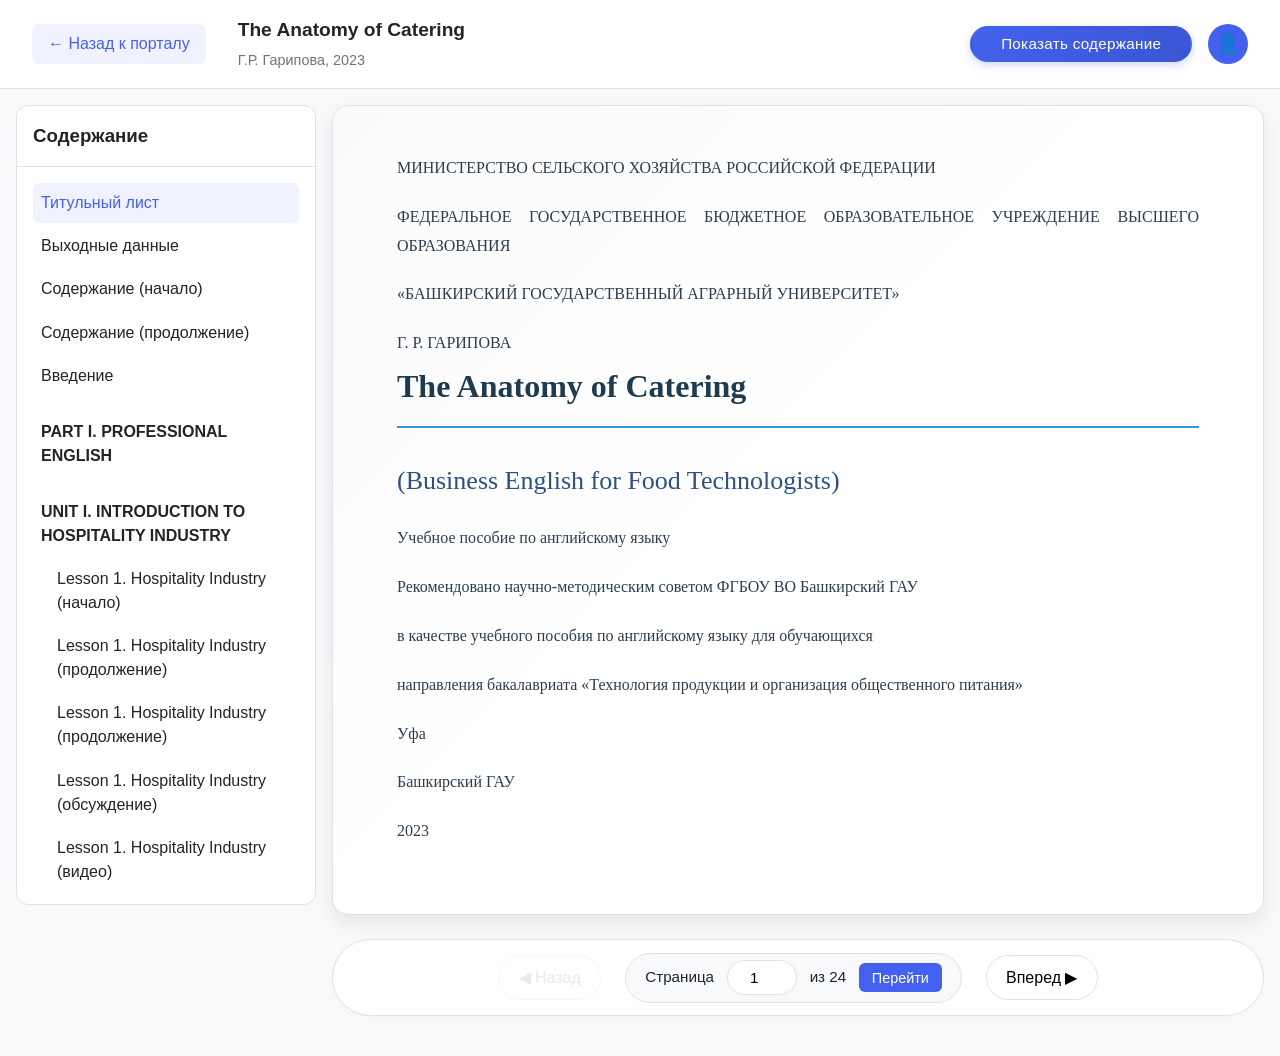
==== reader.html @ d1f4f2f8 "Initial commit" ====
<!DOCTYPE html>
<html lang="ru">
<head>
    <meta charset="UTF-8">
    <meta name="viewport" content="width=device-width, initial-scale=1.0">
    <title>The Anatomy of Catering - Читалка</title>
    <link rel="stylesheet" href="css/style.css">
</head>
<body>
    <!-- Верхняя панель -->
    <header class="reader-header">
        <div class="header-left">
            <a href="index.html" class="back-to-portal">← Назад к порталу</a>
            <div class="book-info">
                <h1>The Anatomy of Catering</h1>
                <span class="book-author">Г.Р. Гарипова, 2023</span>
            </div>
        </div>
        <div class="header-right"> 
            <button class="mobile-menu-btn" onclick="toggleSidebar()" id="mobileMenuBtn">Показать содержание</button>
            <div class="user-menu">👤</div>
        </div>
    </header>

    <!-- Кнопка для открытия меню на мобильных -->
     <div>
        
     </div>
    

    <div class="reader-container">
        <!-- Боковая панель с содержанием (всегда видна слева) -->
        <aside class="sidebar visible" id="sidebar">
            <div class="sidebar-header">
                <h3>Содержание</h3>
            </div>
            <div class="sidebar-content" id="tocList">
                <!-- Заполняется из data.js -->
            </div>
        </aside>

        <!-- Основная область с текстом (одна целая страница) -->
        <main class="reader-main">
            <div class="page-view-single" id="pageView">
                <!-- Текущая страница загружается сюда -->
                <div class="page-loader">Загрузка...</div>
            </div>

            <!-- Панель навигации по страницам -->
            <div class="page-navigation">
                <button class="nav-page-btn" id="prevPageBtn" onclick="goToPrevPage()">◀ Назад</button>
                
                <div class="page-jumper">
                    <span>Страница</span>
                    <input type="number" id="pageInput" min="1" max="24" value="1">
                    <span>из 24</span>
                    <button class="btn-small" onclick="goToPage()">Перейти</button>
                </div>
                
                <button class="nav-page-btn" id="nextPageBtn" onclick="goToNextPage()">Вперед ▶</button>
            </div>
        </main>
    </div>

    <!-- Модальное окно поиска -->
    <div class="modal" id="searchModal">
        <div class="modal-content">
            <div class="modal-header">
                <h3>Поиск по учебнику</h3>
                <button class="modal-close" onclick="closeSearch()">✕</button>
            </div>
            <div class="modal-body">
                <input type="text" class="search-input" placeholder="Введите слово или фразу...">
                <div class="search-results" id="searchResults">
                    <!-- Результаты поиска -->
                </div>
            </div>
        </div>
    </div>

    <script src="js/data.js"></script>
    <script src="js/cookie-manager.js"></script>
    <script src="js/tasks.js"></script>
    <script src="js/reader.js"></script>
</body>
</html>
---- css/style.css ----
/* ===== ОБЩИЕ СТИЛИ ===== */
:root {
    --primary: #4361ee;
    --primary-dark: #3a56d4;
    --secondary: #7209b7;
    --accent: #f72585;
    --background: #f8f9fa;
    --surface: #ffffff;
    --text: #212529;
    --text-light: #6c757d;
    --border: #dee2e6;
    --success: #06d6a0;
    --warning: #ffd166;
    --danger: #ef476f;
}

* {
    margin: 0;
    padding: 0;
    box-sizing: border-box;
}

body {
    font-family: 'Inter', -apple-system, BlinkMacSystemFont, 'Segoe UI', Roboto, sans-serif;
    background-color: var(--background);
    color: var(--text);
    line-height: 1.5;
}

/* ===== ПОРТАЛ (index.html) ===== */
.portal-nav {
    background-color: var(--surface);
    border-bottom: 1px solid var(--border);
    padding: 1rem 2rem;
    position: sticky;
    top: 0;
    z-index: 100;
}

.nav-container {
    max-width: 1400px;
    margin: 0 auto;
    display: flex;
    justify-content: space-between;
    align-items: center;
}

.nav-logo {
    font-size: 1.5rem;
    font-weight: 700;
    color: var(--primary);
}

.nav-links {
    display: flex;
    gap: 2rem;
}

.nav-links a {
    color: var(--text-light);
    text-decoration: none;
    font-weight: 500;
    padding: 0.5rem 0;
    border-bottom: 2px solid transparent;
    transition: all 0.2s;
}

.nav-links a:hover,
.nav-links a.active {
    color: var(--primary);
    border-bottom-color: var(--primary);
}

.portal-main {
    max-width: 1400px;
    margin: 2rem auto;
    padding: 0 2rem;
}

.portal-header {
    margin-bottom: 3rem;
}

.portal-header h1 {
    font-size: 2.5rem;
    font-weight: 700;
    color: var(--text);
}

.portal-header p {
    color: var(--text-light);
    font-size: 1.2rem;
}

/* Карточки учебников */
.textbooks-grid {
    display: grid;
    grid-template-columns: repeat(auto-fill, minmax(350px, 1fr));
    gap: 2rem;
    margin-bottom: 3rem;
}

.textbook-card {
    background: var(--surface);
    border-radius: 16px;
    overflow: hidden;
    box-shadow: 0 4px 6px rgba(0, 0, 0, 0.05);
    transition: all 0.3s;
    display: flex;
    border: 1px solid var(--border);
}

.textbook-card:hover {
    transform: translateY(-4px);
    box-shadow: 0 20px 25px -5px rgba(0, 0, 0, 0.1);
}

.card-cover {
    width: 140px;
    background: linear-gradient(145deg, var(--primary), var(--secondary));
    padding: 1rem;
    display: flex;
    flex-direction: column;
    justify-content: space-between;
    position: relative;
    color: white;
}

.card-cover.placeholder {
    background: #e9ecef;
    display: flex;
    align-items: center;
    justify-content: center;
}

.plus-icon {
    font-size: 3rem;
    color: #adb5bd;
}

.cover-minister {
    font-size: 0.7rem;
    opacity: 0.9;
}

.cover-title {
    font-weight: 700;
    font-size: 1.1rem;
    line-height: 1.3;
    margin: 0.5rem 0;
}

.cover-subtitle {
    font-size: 0.7rem;
    opacity: 0.9;
    margin-bottom: 0.5rem;
}

.cover-author {
    font-size: 0.8rem;
    font-weight: 500;
}

.cover-year {
    font-size: 0.7rem;
    opacity: 0.8;
    margin-top: 0.5rem;
}

.cover-badge {
    position: absolute;
    top: 0.5rem;
    right: 0.5rem;
    background: var(--accent);
    color: white;
    padding: 0.2rem 0.5rem;
    border-radius: 12px;
    font-size: 0.7rem;
    font-weight: 600;
}

.card-info {
    flex: 1;
    padding: 1.5rem;
}

.card-info h3 {
    font-size: 1.2rem;
    margin-bottom: 0.3rem;
}

.card-info p {
    color: var(--text-light);
    font-size: 0.9rem;
    margin-bottom: 1rem;
}

.progress-mini {
    display: flex;
    align-items: center;
    gap: 0.5rem;
    margin-bottom: 1rem;
}

.progress-bar-mini {
    flex: 1;
    height: 6px;
    background-color: var(--border);
    border-radius: 3px;
    overflow: hidden;
}

.progress-fill-mini {
    height: 100%;
    background-color: var(--success);
    border-radius: 3px;
}

.card-actions {
    display: flex;
    gap: 0.5rem;
}

.btn-primary {
    background-color: var(--primary);
    color: white;
    border: none;
    padding: 0.6rem 1.2rem;
    border-radius: 8px;
    font-weight: 500;
    cursor: pointer;
    text-decoration: none;
    display: inline-block;
    transition: background-color 0.2s;
}

.btn-primary:hover {
    background-color: var(--primary-dark);
}

.btn-icon {
    width: 38px;
    height: 38px;
    border-radius: 8px;
    border: 1px solid var(--border);
    background: white;
    cursor: pointer;
    font-size: 1rem;
    transition: all 0.2s;
}

.btn-icon:hover {
    background-color: var(--background);
    border-color: var(--primary);
    color: var(--primary);
}

/* Недавние */
.recent-section {
    margin-bottom: 3rem;
}

.recent-section h2 {
    font-size: 1.5rem;
    margin-bottom: 1.5rem;
}

.recent-list {
    display: flex;
    gap: 1rem;
}

.recent-item {
    background: var(--surface);
    padding: 1rem;
    border-radius: 12px;
    border: 1px solid var(--border);
    text-decoration: none;
    color: var(--text);
    min-width: 200px;
    transition: all 0.2s;
}

.recent-item:hover {
    border-color: var(--primary);
    transform: translateY(-2px);
}

.recent-title {
    font-weight: 600;
    margin-bottom: 0.3rem;
}

.recent-page {
    font-size: 0.9rem;
    color: var(--text-light);
}

/* Таблица учебников */
.all-textbooks {
    background: var(--surface);
    border-radius: 16px;
    padding: 1.5rem;
    border: 1px solid var(--border);
}

.all-textbooks h2 {
    margin-bottom: 1.5rem;
}

.textbooks-table table {
    width: 100%;
    border-collapse: collapse;
}

.textbooks-table th {
    text-align: left;
    padding: 1rem;
    border-bottom: 2px solid var(--border);
    color: var(--text-light);
    font-weight: 600;
}

.textbooks-table td {
    padding: 1rem;
    border-bottom: 1px solid var(--border);
}

.progress-table {
    display: flex;
    align-items: center;
    gap: 1rem;
    width: 200px;
}

.progress-bar-table {
    flex: 1;
    height: 6px;
    background-color: var(--border);
    border-radius: 3px;
}

.progress-fill-table {
    height: 100%;
    background-color: var(--success);
    border-radius: 3px;
}

.btn-small {
    padding: 0.4rem 0.8rem;
    background-color: var(--primary);
    color: white;
    border: none;
    border-radius: 6px;
    cursor: pointer;
    text-decoration: none;
    font-size: 0.9rem;
}

/* ===== КНОПКА ПОКАЗАТЬ СОДЕРЖАНИЕ ===== */
.mobile-menu-btn {
    display: block;
    width: fit-content;
    min-width: 200px;
    padding: 0.4rem 1.8rem;
    background: linear-gradient(135deg, var(--primary), var(--primary-dark));
    color: white;
    border: none;
    border-radius: 30px;
    font-size: 0.95rem; 
    font-weight: 500;
    margin: 0.5rem 0;
    text-align: center;
    box-shadow: 0 3px 8px rgba(67, 97, 238, 0.25);
    cursor: pointer;
    transition: all 0.2s ease;
    letter-spacing: 0.3px;
    border: 2px solid transparent;
    line-height: 1.2;
}

.mobile-menu-btn:hover {
    background: linear-gradient(135deg, var(--primary-dark), #2a41c0);
    box-shadow: 0 10px 22px rgba(67, 97, 238, 0.45);
}

.mobile-menu-btn:active {
    box-shadow: 0 6px 14px rgba(67, 97, 238, 0.35);
}

/* ===== ЧИТАЛКА (reader.html) ===== */
.reader-header {
    background-color: var(--surface);
    border-bottom: 1px solid var(--border);
    padding: 1rem 2rem;
    display: flex;
    justify-content: space-between;
    align-items: center;
    position: sticky;
    top: 0;
    z-index: 100;
}

.header-left {
    display: flex;
    align-items: center;
    gap: 2rem;
}

.back-to-portal {
    color: var(--primary);
    text-decoration: none;
    font-weight: 500;
    padding: 0.5rem 1rem;
    border-radius: 8px;
    background-color: #f0f3ff;
}

.book-info h1 {
    font-size: 1.2rem;
    margin-bottom: 0.2rem;
}

.book-author {
    font-size: 0.9rem;
    color: var(--text-light);
}

.header-right {
    display: flex;
    align-items: center;
    gap: 1rem;
}

.btn-outline {
    padding: 0.5rem 1rem;
    border: 1px solid var(--border);
    background: white;
    border-radius: 8px;
    cursor: pointer;
    font-weight: 500;
    transition: all 0.2s;
}

.btn-outline:hover {
    background-color: var(--background);
    border-color: var(--primary);
    color: var(--primary);
}

.user-menu {
    width: 40px;
    height: 40px;
    background-color: var(--primary);
    color: white;
    border-radius: 50%;
    display: flex;
    align-items: center;
    justify-content: center;
    font-size: 1.2rem;
    cursor: pointer;
}

.reader-container {
    display: flex;
    max-width: 1600px;
    margin: 0 auto;
    padding: 1rem;
    gap: 1rem;
}

/* Сайдбар */
.sidebar {
    width: 300px;
    background: var(--surface);
    border-radius: 12px;
    border: 1px solid var(--border);
    overflow: hidden;
    transition: transform 0.3s;
    position: sticky;
    top: 80px;
    height: calc(100vh - 100px);
}

.sidebar.hidden {
    transform: translateX(-100%);
    position: fixed;
}

.sidebar-header {
    padding: 1rem;
    border-bottom: 1px solid var(--border);
    display: flex;
    justify-content: space-between;
    align-items: center;
}

.close-sidebar {
    background: none;
    border: none;
    font-size: 1.2rem;
    cursor: pointer;
    color: var(--text-light);
}

.sidebar-content {
    padding: 1rem;
    overflow-y: auto;
    height: calc(100% - 60px);
}

.toc-item {
    padding: 0.5rem;
    border-radius: 6px;
    cursor: pointer;
    transition: all 0.2s;
    margin-bottom: 0.2rem;
}

.toc-item:hover {
    background-color: var(--background);
}

.toc-item.active {
    background-color: #f0f3ff;
    color: var(--primary);
    font-weight: 500;
}

.toc-item.level-1 {
    font-weight: 600;
    margin-top: 1rem;
}

.toc-item.level-2 {
    padding-left: 1.5rem;
}

/* Основная область */
.reader-main {
    flex: 1;
    min-width: 0;
}

/* ===== СТИЛИ ДЛЯ СТРАНИЦЫ (page-view-single) ===== */
.page-view-single {
    background: var(--surface);
    border-radius: 16px;
    border: 1px solid var(--border);
    padding: 3rem 4rem;
    min-height: 700px;
    margin-bottom: 1.5rem;
    font-family: 'Georgia', 'Times New Roman', serif;
    line-height: 1.8;
    font-size: 16px;
    color: #2c3e50;
    box-shadow: 0 8px 20px rgba(0, 0, 0, 0.08);
    position: relative;
    background: white;
    width: 100%;
    max-width: 1000px;
    margin-left: auto;
    margin-right: auto;
}

/* Эффект книги - тень и легкий градиент */
.page-view-single::before {
    content: '';
    position: absolute;
    top: 0;
    left: 0;
    width: 100%;
    height: 100%;
    background: linear-gradient(135deg, rgba(0,0,0,0.02) 0%, transparent 50%);
    pointer-events: none;
    border-radius: 16px;
}

.page-view-single h1 {
    font-size: 32px;
    color: #1e3c4f;
    border-bottom: 2px solid #3498db;
    padding-bottom: 10px;
    margin-bottom: 30px;
    font-weight: 600;
}

.page-view-single h2 {
    font-size: 26px;
    color: #2c5282;
    margin: 30px 0 20px;
    font-weight: 500;
}

.page-view-single h3 {
    font-size: 22px;
    color: #4a5568;
    margin: 25px 0 15px;
    font-style: italic;
}

.page-view-single h4 {
    font-size: 18px;
    color: #718096;
    text-transform: uppercase;
    letter-spacing: 1px;
    margin: 20px 0 10px;
}

.page-view-single p {
    margin-bottom: 20px;
    text-align: justify;
    font-size: 16px;
}

/* Таблицы */
.page-view-single table {
    width: 100%;
    border-collapse: collapse;
    margin: 30px 0;
    font-size: 15px;
    box-shadow: 0 2px 8px rgba(0,0,0,0.05);
}

.page-view-single th {
    background-color: #edf2f7;
    padding: 12px;
    border: 1px solid #cbd5e0;
    font-weight: 600;
    color: #2d3748;
}

.page-view-single td {
    padding: 12px;
    border: 1px solid #cbd5e0;
    vertical-align: top;
}

/* Задания */
.page-view-single .task {
    background-color: #f8fafc;
    border-left: 4px solid #4299e1;
    padding: 25px;
    margin: 30px 0;
    border-radius: 0 12px 12px 0;
    box-shadow: 0 4px 10px rgba(0,0,0,0.03);
}

/* Поля ввода */
.page-view-single input[type="text"] {
    width: 100%;
    padding: 10px 14px;
    border: 2px solid #e2e8f0;
    border-radius: 8px;
    font-family: inherit;
    font-size: 14px;
    transition: all 0.2s;
}

.page-view-single input[type="text"]:focus {
    outline: none;
    border-color: #4299e1;
    box-shadow: 0 0 0 3px rgba(66, 153, 225, 0.15);
}

.page-view-single input[type="text"].correct {
    background-color: #f0fff4;
    border-color: #48bb78;
}

.page-view-single input[type="text"].incorrect {
    background-color: #fff5f5;
    border-color: #f56565;
}

/* Выпадающие списки */
.page-view-single select {
    padding: 10px 14px;
    border: 2px solid #e2e8f0;
    border-radius: 8px;
    font-family: inherit;
    font-size: 14px;
    background-color: white;
    min-width: 200px;
}

/* Списки */
.page-view-single ul, .page-view-single ol {
    margin: 20px 0;
    padding-left: 30px;
}

.page-view-single li {
    margin-bottom: 8px;
    line-height: 1.6;
}

/* Ячейки таблицы */
.page-view-single .word-cell {
    font-weight: 500;
    color: #2c3e50;
    background-color: #f0f7ff;
}

.page-view-single .translation-cell {
    color: #2c3e50;
    font-style: italic;
    background-color: #f9f9f9;
}

/* Видео */
.page-view-single .video-container {
    position: relative;
    padding-bottom: 56.25%;
    height: 0;
    overflow: hidden;
    margin: 30px 0;
    border-radius: 12px;
    box-shadow: 0 8px 20px rgba(0,0,0,0.1);
}

.page-view-single .video-container iframe {
    position: absolute;
    top: 0;
    left: 0;
    width: 100%;
    height: 100%;
}

/* Заметки */
.page-view-single .notes-section {
    background-color: #fef9e7;
    border: 1px solid #fef3c7;
    padding: 20px;
    border-radius: 12px;
    margin: 30px 0;
}

.page-view-single textarea {
    width: 100%;
    padding: 12px;
    border: 2px solid #e2e8f0;
    border-radius: 8px;
    font-family: inherit;
    font-size: 14px;
    resize: vertical;
    min-height: 100px;
}

/* Кнопки в заданиях */
.page-view-single .btn-small {
    background-color: #4299e1;
    color: white;
    border: none;
    padding: 10px 18px;
    border-radius: 8px;
    cursor: pointer;
    font-size: 14px;
    margin: 10px 5px 0 0;
    transition: background-color 0.2s;
    font-weight: 500;
}

.page-view-single .btn-small:hover {
    background-color: #3182ce;
}

.page-view-single .btn-outline {
    background-color: white;
    color: #4361ee;
    border: 2px solid #4361ee;
}

.page-view-single .btn-outline:hover {
    background-color: #4361ee;
    color: white;
}

/* Результаты заданий */
.page-view-single .task-result {
    margin-top: 15px;
    padding: 12px;
    border-radius: 8px;
    font-weight: 500;
    text-align: center;
}

.page-view-single .task-result.success {
    background-color: #d4edda;
    color: #155724;
    border: 1px solid #c3e6cb;
}

.page-view-single .task-result.partial {
    background-color: #fff3cd;
    color: #856404;
    border: 1px solid #ffeeba;
}

/* Навигация по страницам */
.page-navigation {
    display: flex;
    align-items: center;
    justify-content: center;
    gap: 1.5rem;
    margin: 1.5rem 0;
    padding: 0.8rem 1.5rem;
    background: var(--surface);
    border-radius: 50px;
    border: 1px solid var(--border);
    box-shadow: 0 2px 8px rgba(0,0,0,0.02);
    flex-wrap: wrap;
}

.nav-page-btn {
    min-width: 100px;
    height: 45px;
    padding: 0 1.2rem;
    border-radius: 40px;
    border: 1px solid var(--border);
    background: white;
    font-size: 1rem;
    font-weight: 500;
    cursor: pointer;
    transition: all 0.2s;
    display: inline-flex;
    align-items: center;
    justify-content: center;
    white-space: nowrap;
    overflow: hidden;
    text-overflow: ellipsis;
    max-width: 120px;
}

.nav-page-btn:hover:not(:disabled) {
    background-color: var(--primary);
    color: white;
    border-color: var(--primary);
    transform: scale(1.02);
}

.nav-page-btn:disabled {
    opacity: 0.3;
    cursor: not-allowed;
}

.page-jumper {
    display: flex;
    align-items: center;
    gap: 0.8rem;
    background: #f8f9fa;
    padding: 0.4rem 1.2rem;
    border-radius: 40px;
    border: 1px solid var(--border);
    flex-wrap: wrap;
    justify-content: center;
}

.page-jumper span {
    white-space: nowrap;
    font-size: 0.95rem;
}

.page-jumper input {
    width: 70px;
    padding: 0.5rem;
    border: 1px solid var(--border);
    border-radius: 30px;
    text-align: center;
    font-size: 0.95rem;
}

/* На мобильных кнопки на всю ширину */
@media (max-width: 768px) {
    .page-navigation {
        flex-direction: column;
        gap: 0.8rem;
        padding: 1rem;
        border-radius: 20px;
        width: 100%;
    }
    
    .nav-page-btn {
        width: 100%;
        max-width: none;
        height: 48px;
        font-size: 1rem;
    }
    
    .page-jumper {
        width: 100%;
        padding: 0.8rem;
    }
}

/* Модальное окно */
.modal {
    display: none;
    position: fixed;
    top: 0;
    left: 0;
    width: 100%;
    height: 100%;
    background-color: rgba(0,0,0,0.5);
    z-index: 1000;
}

.modal.show {
    display: flex;
    align-items: center;
    justify-content: center;
}

.modal-content {
    background: var(--surface);
    border-radius: 20px;
    width: 600px;
    max-width: 90%;
    max-height: 80vh;
    overflow: hidden;
    box-shadow: 0 20px 40px rgba(0,0,0,0.2);
}

.modal-header {
    padding: 1.5rem;
    border-bottom: 1px solid var(--border);
    display: flex;
    justify-content: space-between;
    align-items: center;
}

.modal-close {
    background: none;
    border: none;
    font-size: 1.5rem;
    cursor: pointer;
    color: var(--text-light);
}

.modal-body {
    padding: 1.5rem;
    overflow-y: auto;
    max-height: calc(80vh - 80px);
}

.search-input {
    width: 100%;
    padding: 1rem;
    border: 2px solid var(--border);
    border-radius: 12px;
    font-size: 1rem;
    margin-bottom: 1.5rem;
}

/* Затемнение фона при открытом меню */
.sidebar-overlay {
    display: none;
    position: fixed;
    top: 0;
    left: 0;
    width: 100%;
    height: 100%;
    background: rgba(0,0,0,0.5);
    z-index: 999;
}

.sidebar-overlay.active {
    display: block;
}

/* ===== МОБИЛЬНАЯ АДАПТАЦИЯ ===== */
@media (max-width: 1024px) {
    .page-view-single {
        padding: 2.5rem;
        max-width: 90%;
    }
}

@media (max-width: 768px) {
    /* Шапка */
    .reader-header {
        padding: 0.8rem 1rem;
        flex-wrap: wrap;
    }
    
    .header-left {
        width: 100%;
        justify-content: space-between;
        gap: 0.5rem;
        margin-bottom: 0.5rem;
    }
    
    .back-to-portal {
        font-size: 0.9rem;
        padding: 0.4rem 0.8rem;
        white-space: nowrap;
    }
    
    .book-info h1 {
        font-size: 1rem;
        white-space: nowrap;
        overflow: hidden;
        text-overflow: ellipsis;
        max-width: 180px;
    }
    
    .book-author {
        display: none;
    }
    
    .header-right {
        width: 100%;
        display: flex;
        gap: 0.5rem;
    }
    
    .btn-outline {
        padding: 0.5rem;
        font-size: 0.9rem;
        flex: 1;
        text-align: center;
        border-radius: 30px;
    }
    
    .user-menu {
        width: 40px;
        height: 40px;
        flex-shrink: 0;
    }
    
    /* Контейнер */
    .reader-container {
        flex-direction: column;
        padding: 0.5rem;
    }
    
    /* Кнопка меню на мобильных */
    .mobile-menu-btn {
        width: 90%;
        max-width: 280px;
        padding: 0.9rem 1.5rem;
        font-size: 1.1rem;
        margin: 0.8rem auto;
    }
    
    /* Сайдбар на мобильных */
    .sidebar {
        position: fixed;
        top: 0;
        left: 0;
        width: 85%;
        max-width: 300px;
        height: 100vh;
        z-index: 1000;
        transform: translateX(-100%);
        border-radius: 0 16px 16px 0;
        box-shadow: 2px 0 20px rgba(0,0,0,0.15);
    }
    
    .sidebar:not(.hidden) {
        transform: translateX(0);
    }
    
    .sidebar-header {
        padding: 1rem;
        background: var(--primary);
        color: white;
    }
    
    .sidebar-header h3 {
        color: white;
    }
    
    .close-sidebar {
        color: white;
        background: rgba(255,255,255,0.2);
        width: 36px;
        height: 36px;
        border-radius: 50%;
        display: flex;
        align-items: center;
        justify-content: center;
    }
    
    /* Страница на мобильных */
    .page-view-single {
        padding: 1.5rem 1rem;
        min-height: auto;
        margin: 0 0 1rem 0;
        font-size: 15px;
        max-width: 100%;
    }
    
    /* Навигация на мобильных */
    .page-navigation {
        flex-direction: column;
        gap: 0.8rem;
        padding: 1rem;
        border-radius: 20px;
    }
    
    .nav-page-btn {
        width: 100%;
        height: 45px;
        border-radius: 30px;
    }
    
    .page-jumper {
        width: 100%;
        justify-content: center;
        padding: 0.5rem;
    }
    
    /* Таблицы на мобильных */
    .table-responsive {
        overflow-x: auto;
        margin: 20px -0.5rem;
        padding: 0 0.5rem;
        width: calc(100% + 1rem);
        -webkit-overflow-scrolling: touch;
    }
    
    .task-table {
        min-width: 600px;
        font-size: 14px;
    }
    
    .task-table th,
    .task-table td {
        padding: 8px 6px;
    }
    
    .task-table input {
        font-size: 13px;
        padding: 6px;
        width: 120px;
    }
    
    /* Задания на мобильных */
    .task {
        padding: 1rem;
        margin: 1.5rem 0;
    }
    
    .task-controls {
        flex-direction: column;
        gap: 0.5rem;
    }
    
    .task-controls button {
        width: 100%;
        margin: 0;
    }
    
    /* Видео на мобильных */
    .video-container iframe {
        height: 200px;
    }
    
    /* Содержание на мобильных */
    .toc-item {
        padding: 0.8rem;
        font-size: 1rem;
        border-bottom: 1px solid #eee;
    }
    
    .toc-item.level-1 {
        padding-left: 1.5rem;
        background-color: #f8f9fa;
    }
    
    .toc-item.level-2 {
        padding-left: 2.5rem;
        font-size: 0.95rem;
    }
}

@media (max-width: 480px) {
    .page-view-single {
        padding: 1.2rem 0.8rem;
    }
    
    .mobile-menu-btn {
        width: 95%;
        padding: 0.8rem 1.2rem;
        font-size: 1rem;
    }
    
    .page-jumper span {
        font-size: 0.9rem;
    }
    
    .page-jumper input {
        width: 60px;
        padding: 0.4rem;
    }
}

/* ===== МОБИЛЬНАЯ АДАПТАЦИЯ ДЛЯ ГЛАВНОЙ СТРАНИЦЫ (index.html) ===== */

/* Планшеты */
@media (max-width: 1024px) {
    .portal-main {
        padding: 0 1.5rem;
    }
    
    .portal-header h1 {
        font-size: 2.2rem;
    }
    
    .portal-header p {
        font-size: 1.1rem;
    }
    
    .textbooks-grid {
        grid-template-columns: repeat(auto-fill, minmax(300px, 1fr));
        gap: 1.5rem;
    }
}

/* Мобильные устройства */
@media (max-width: 768px) {
    /* Навигация портала */
    .portal-nav {
        padding: 0.8rem 1rem;
    }
    
    .nav-container {
        flex-wrap: wrap;
        gap: 0.5rem;
    }
    
    .nav-logo {
        font-size: 1.3rem;
        width: 100%;
        text-align: center;
        margin-bottom: 0.3rem;
    }
    
    .nav-links {
        width: 100%;
        justify-content: center;
        gap: 1.5rem;
    }
    
    .nav-links a {
        font-size: 0.95rem;
        padding: 0.3rem 0;
    }
    
    /* Основной контент */
    .portal-main {
        padding: 0 1rem;
        margin: 1.5rem auto;
    }
    
    .portal-header {
        margin-bottom: 2rem;
        text-align: center;
    }
    
    .portal-header h1 {
        font-size: 1.8rem;
    }
    
    .portal-header p {
        font-size: 1rem;
    }
    
    /* Карточки учебников */
    .textbooks-grid {
        grid-template-columns: 1fr;
        gap: 1.2rem;
        margin-bottom: 2rem;
    }
    
    .textbook-card {
        flex-direction: column;
    }
    
    .card-cover {
        width: 100%;
        height: 160px;
        flex-direction: row;
        align-items: center;
        padding: 1rem 1.5rem;
    }
    
    .card-cover .cover-content {
        display: flex;
        flex-direction: column;
        justify-content: center;
        height: 100%;
    }
    
    .cover-minister {
        font-size: 0.65rem;
    }
    
    .cover-title {
        font-size: 1.2rem;
        margin: 0.3rem 0;
    }
    
    .cover-subtitle {
        font-size: 0.7rem;
    }
    
    .cover-author {
        font-size: 0.8rem;
    }
    
    .cover-badge {
        top: 0.8rem;
        right: 1rem;
        font-size: 0.65rem;
        padding: 0.15rem 0.5rem;
    }
    
    .card-info {
        padding: 1.2rem;
    }
    
    .card-info h3 {
        font-size: 1.1rem;
    }
    
    .card-info p {
        font-size: 0.85rem;
        margin-bottom: 0.8rem;
    }
    
    .progress-mini {
        margin-bottom: 1rem;
    }
    
    .card-actions {
        flex-direction: column;
        gap: 0.5rem;
    }
    
    .card-actions .btn-primary {
        width: 100%;
        text-align: center;
    }
    
    .btn-icon {
        width: 100%;
        height: 38px;
    }
    
    /* Карточка-заглушка */
    .textbook-card.placeholder .card-cover {
        background: #e9ecef;
    }
    
    .plus-icon {
        font-size: 2.5rem;
    }
    
    /* Недавние страницы */
    .recent-section {
        margin-bottom: 2rem;
    }
    
    .recent-section h2 {
        font-size: 1.3rem;
        margin-bottom: 1rem;
    }
    
    .recent-list {
        flex-direction: column;
        gap: 0.8rem;
    }
    
    .recent-item {
        min-width: 100%;
        padding: 0.8rem;
    }
    
    .recent-title {
        font-size: 0.95rem;
    }
    
    .recent-page {
        font-size: 0.85rem;
    }
    
    /* Таблица всех учебников */
    .all-textbooks {
        padding: 1rem;
        overflow-x: auto;
    }
    
    .all-textbooks h2 {
        font-size: 1.3rem;
        margin-bottom: 1rem;
    }
    
    .textbooks-table {
        overflow-x: auto;
    }
    
    .textbooks-table table {
        min-width: 500px;
    }
    
    .textbooks-table th {
        padding: 0.8rem 0.5rem;
        font-size: 0.85rem;
    }
    
    .textbooks-table td {
        padding: 0.8rem 0.5rem;
        font-size: 0.85rem;
    }
    
    .progress-table {
        width: 150px;
        gap: 0.5rem;
    }
    
    .btn-small {
        padding: 0.3rem 0.6rem;
        font-size: 0.8rem;
    }
}

/* Маленькие телефоны */
@media (max-width: 480px) {
    .portal-header h1 {
        font-size: 1.5rem;
    }
    
    .portal-header p {
        font-size: 0.9rem;
    }
    
    .card-cover {
        height: 140px;
        padding: 0.8rem 1rem;
    }
    
    .cover-title {
        font-size: 1rem;
    }
    
    .cover-subtitle {
        font-size: 0.65rem;
    }
    
    .cover-author {
        font-size: 0.75rem;
    }
    
    .cover-year {
        font-size: 0.65rem;
    }
    
    .card-info {
        padding: 1rem;
    }
    
    .card-info h3 {
        font-size: 1rem;
    }
    
    .recent-item {
        padding: 0.7rem;
    }
    
    .recent-title {
        font-size: 0.9rem;
    }
    
    .all-textbooks {
        padding: 0.8rem;
    }
}

/* Альбомная ориентация на мобильных */
@media (max-width: 900px) and (orientation: landscape) {
    .textbooks-grid {
        grid-template-columns: repeat(2, 1fr);
    }
    
    .card-cover {
        height: 140px;
    }
    
    .recent-list {
        flex-direction: row;
        flex-wrap: wrap;
    }
    
    .recent-item {
        min-width: calc(50% - 0.5rem);
        flex: 1;
    }
}
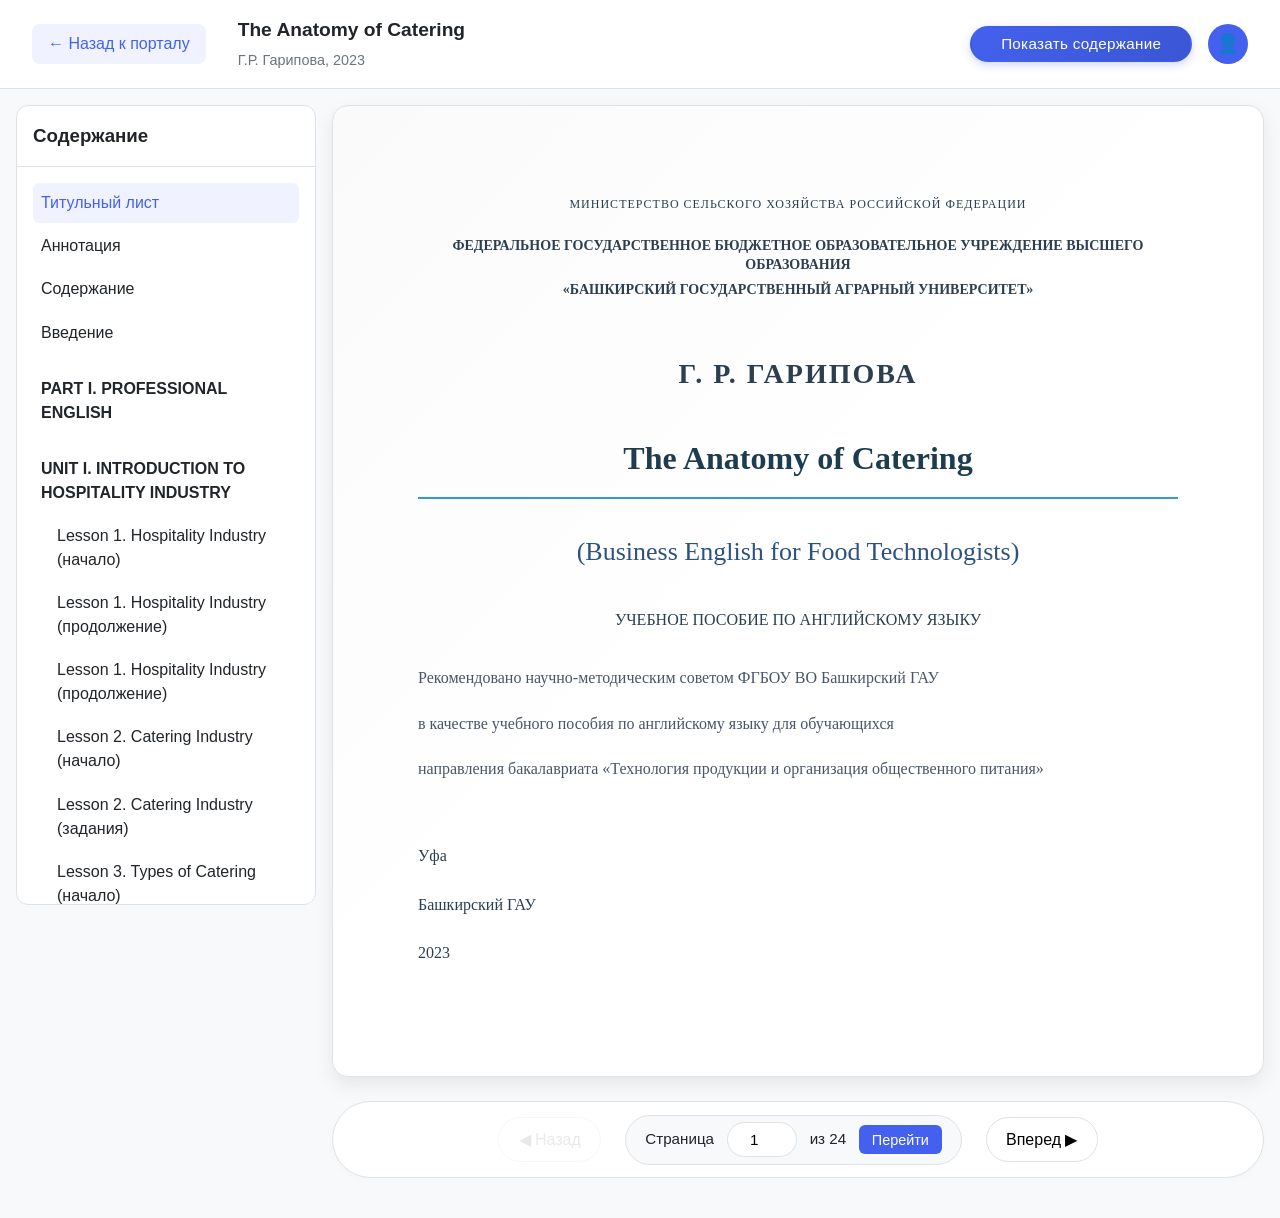
==== commit 49fdf1d3: "add seo" ====
--- a/reader.html
+++ b/reader.html
@@ -3,7 +3,10 @@
 <head>
     <meta charset="UTF-8">
     <meta name="viewport" content="width=device-width, initial-scale=1.0">
-    <title>The Anatomy of Catering - Читалка</title>
+    <meta name="description" content="Интерактивный электронный учебник The Anatomy of Catering для студентов Башкирского государственного аграрного университета. Изучение английского языка для специальности Технология продукции и организация общественного питания.">
+    <meta name="keywords" content="английский язык, кейтеринг, учебник, интерактивный, БГАУ, Business English, Food Technologists">
+    <meta name="author" content="Гарипова Г.Р.">
+    <title>The Anatomy of Catering - Интерактивный учебник</title>
     <link rel="stylesheet" href="css/style.css">
 </head>
 <body>
--- a/css/style.css
+++ b/css/style.css
@@ -355,6 +355,171 @@
     cursor: pointer;
     text-decoration: none;
     font-size: 0.9rem;
+}
+
+/* ===== СТИЛИ ДЛЯ СОДЕРЖАНИЯ ===== */
+.contents-list {
+    max-width: 800px;
+    margin: 0 auto;
+}
+
+.contents-item {
+    display: flex;
+    justify-content: space-between;
+    align-items: baseline;
+    margin-bottom: 8px;
+    font-size: 16px;
+    line-height: 1.4;
+}
+
+.contents-item.level-1 {
+    padding-left: 20px;
+    font-weight: 500;
+}
+
+.contents-item.level-2 {
+    padding-left: 40px;
+    font-size: 14px;
+}
+
+.dots {
+    flex: 1;
+    border-bottom: 1px dotted #999;
+    margin: 0 8px;
+    height: 1em;
+}
+
+.contents-title {
+    text-align: center;
+    margin-bottom: 30px;
+}
+
+/* ===== СТИЛИ ДЛЯ ТИТУЛЬНОГО ЛИСТА И АННОТАЦИИ ===== */
+
+/* Титульный лист */
+.title-page {
+    text-align: center;
+    max-width: 800px;
+    margin: 0 auto;
+    padding: 40px 20px;
+}
+
+.title-page .ministry {
+    text-align: center;
+    font-size: 12px;
+    text-transform: uppercase;
+    letter-spacing: 1px;
+    margin-bottom: 20px;
+}
+
+.title-page .university {
+    text-align: center;
+    font-size: 14px;
+    font-weight: 600;
+    margin: 5px 0;
+    line-height: 1.4;
+}
+
+.title-page .author {
+    font-size: 28px;
+    font-weight: 700;
+    margin: 50px 0 30px;
+    letter-spacing: 2px;
+}
+
+.title-page h1 {
+    font-size: 36px;
+    font-weight: 700;
+    margin: 30px 0 10px;
+    border-bottom: none;
+}
+
+.title-page h2 {
+    font-size: 20px;
+    font-weight: 500;
+    margin: 0 0 30px;
+    color: #4a5568;
+}
+
+.title-page .subtitle {
+    text-align: center;
+    font-size: 16px;
+    font-weight: 500;
+    margin: 30px 0;
+    text-transform: uppercase;
+}
+
+.title-page .recommendation {
+    text-align: center;
+    margin: 30px 0;
+    font-size: 14px;
+    line-height: 1.6;
+    color: #4a5568;
+}
+
+.title-page .publisher-info {
+    text-align: center;
+    margin-top: 60px;
+    font-size: 16px;
+    line-height: 1.8;
+}
+
+/* Аннотация */
+.copyright-page {
+    text-align: center;
+    max-width: 800px;
+    margin: 0 auto;
+    padding: 40px 20px;
+}
+
+.copyright-page .udk,
+.copyright-page .bbk,
+.copyright-page .signature {
+    font-size: 14px;
+    margin: 5px 0;
+}
+
+.copyright-page .reviewers-title {
+    text-align: center;
+    font-weight: 600;
+    margin: 30px 0 15px;
+}
+
+.copyright-page .reviewer {
+    text-align: center;
+    font-size: 13px;
+    line-height: 1.5;
+    margin: 5px 0;
+}
+
+.copyright-page .citation {
+    text-align: center;
+    margin: 40px 0;
+    padding: 20px;
+    background-color: #f8f9fa;
+    border-left: 4px solid #4361ee;
+    font-size: 13px;
+}
+
+.copyright-page .isbn {
+    text-align: left;
+    font-weight: 600;
+    margin: 20px 0;
+}
+
+.copyright-page .annotation {
+    text-align: left;
+    font-size: 13px;
+    line-height: 1.6;
+    margin: 30px 0;
+}
+
+.copyright-page .copyright-bottom {
+    text-align: center;
+    margin-top: 50px;
+    font-size: 12px;
+    border-top: 1px solid #dee2e6;
+    padding-top: 20px;
 }
 
 /* ===== КНОПКА ПОКАЗАТЬ СОДЕРЖАНИЕ ===== */
@@ -655,6 +820,7 @@
     font-family: inherit;
     font-size: 14px;
     transition: all 0.2s;
+    margin: 5px;
 }
 
 .page-view-single input[type="text"]:focus {
@@ -682,6 +848,7 @@
     font-size: 14px;
     background-color: white;
     min-width: 200px;
+    margin-bottom: 15px;
 }
 
 /* Списки */
